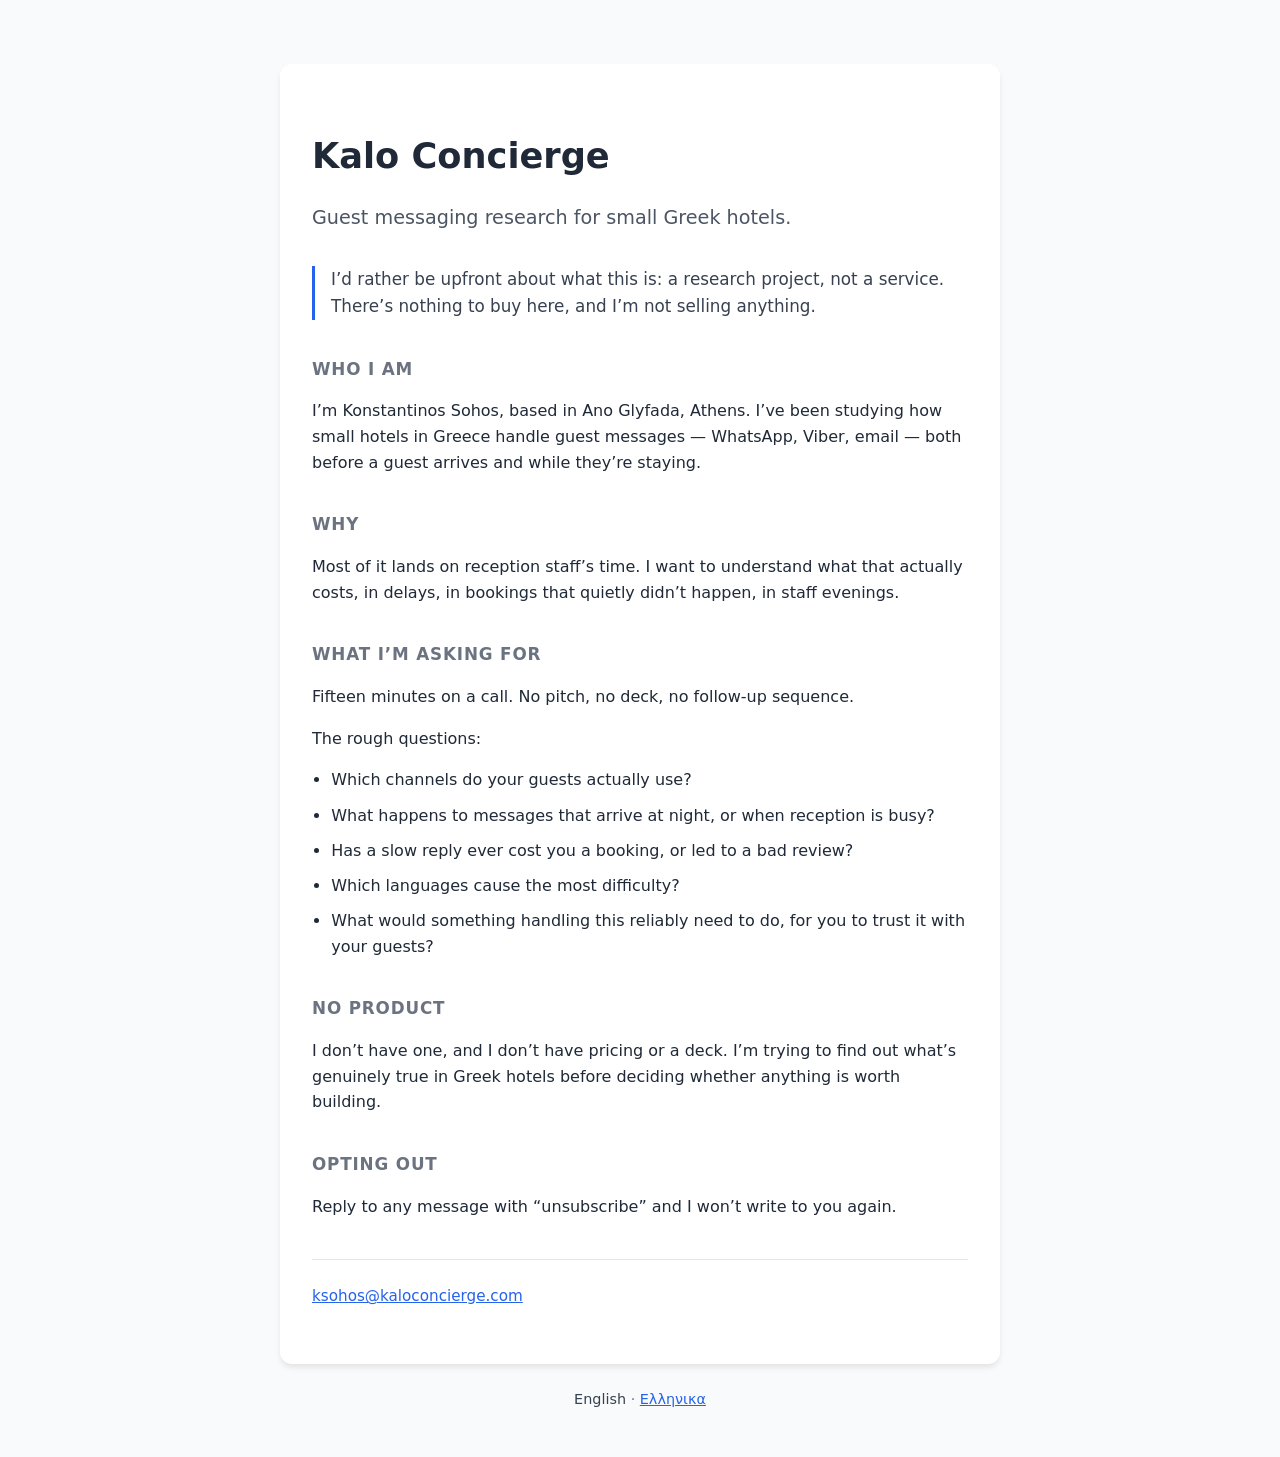
==== index.html @ 6334cbd0 "Add Kalo Concierge research site (EN/GR) Research-only landing page for kaloconcierge.com. States pl" ====
<!DOCTYPE html>
<html lang="en">
<head>
  <meta charset="UTF-8">
  <meta name="viewport" content="width=device-width, initial-scale=1.0">
  <title>Kalo Concierge — guest messaging research for small Greek hotels</title>
  <meta name="description" content="Independent research into how small hotels in Greece handle guest messages on WhatsApp, Viber and email. A research project, not a service.">
  <link rel="alternate" hreflang="en" href="/index.html">
  <link rel="alternate" hreflang="el" href="/index-gr.html">
  <link rel="stylesheet" href="/styles.css">
</head>
<body>
  <main>
    <h1>Kalo Concierge</h1>
    <p class="tagline">Guest messaging research for small Greek hotels.</p>

    <p class="lead">I&rsquo;d rather be upfront about what this is: a research project, not a
    service. There&rsquo;s nothing to buy here, and I&rsquo;m not selling anything.</p>

    <section>
      <h2>Who I am</h2>
      <p>I&rsquo;m Konstantinos Sohos, based in Ano Glyfada, Athens. I&rsquo;ve been studying how
      small hotels in Greece handle guest messages &mdash; WhatsApp, Viber, email &mdash; both
      before a guest arrives and while they&rsquo;re staying.</p>
    </section>

    <section>
      <h2>Why</h2>
      <p>Most of it lands on reception staff&rsquo;s time. I want to understand what that
      actually costs, in delays, in bookings that quietly didn&rsquo;t happen, in staff
      evenings.</p>
    </section>

    <section>
      <h2>What I&rsquo;m asking for</h2>
      <p>Fifteen minutes on a call. No pitch, no deck, no follow-up sequence.</p>
      <p>The rough questions:</p>
      <ul>
        <li>Which channels do your guests actually use?</li>
        <li>What happens to messages that arrive at night, or when reception is busy?</li>
        <li>Has a slow reply ever cost you a booking, or led to a bad review?</li>
        <li>Which languages cause the most difficulty?</li>
        <li>What would something handling this reliably need to do, for you to trust it with your guests?</li>
      </ul>
    </section>

    <section>
      <h2>No product</h2>
      <p>I don&rsquo;t have one, and I don&rsquo;t have pricing or a deck. I&rsquo;m trying to find
      out what&rsquo;s genuinely true in Greek hotels before deciding whether anything is worth
      building.</p>
    </section>

    <section>
      <h2>Opting out</h2>
      <p>Reply to any message with &ldquo;unsubscribe&rdquo; and I won&rsquo;t write to you
      again.</p>
    </section>

    <p class="contact">
      <a href="mailto:ksohos@kaloconcierge.com">ksohos@kaloconcierge.com</a>
    </p>
  </main>

  <footer>
    <p class="lang">
      <span class="current">English</span>
      <span aria-hidden="true">&middot;</span>
      <a href="/index-gr.html" hreflang="el" lang="el">&Epsilon;&lambda;&lambda;&eta;&nu;&iota;&kappa;&alpha;</a>
    </p>
  </footer>
</body>
</html>
---- styles.css ----
body {
  font-family: system-ui, -apple-system, BlinkMacSystemFont, "Segoe UI", Roboto, sans-serif;
  max-width: 720px;
  margin: 0 auto;
  padding: 4rem 1.5rem 2rem;
  line-height: 1.6;
  color: #1f2937;
  background: #f9fafb;
}

main {
  background: #ffffff;
  border-radius: 12px;
  padding: 2.5rem 2rem;
  box-shadow: 0 4px 6px -1px rgba(0, 0, 0, 0.1);
}

h1 {
  font-size: 2.2rem;
  margin-bottom: 0.5rem;
}

.tagline {
  font-size: 1.2rem;
  color: #4b5563;
  margin-bottom: 2rem;
}

.lead {
  font-size: 1.05rem;
  border-left: 3px solid #2563eb;
  padding-left: 1rem;
  color: #374151;
}

h2 {
  font-size: 1.05rem;
  text-transform: uppercase;
  letter-spacing: 0.05em;
  color: #6b7280;
  margin-top: 2.25rem;
  margin-bottom: 0.75rem;
}

ul {
  padding-left: 1.2rem;
}

li {
  margin-bottom: 0.6rem;
}

.contact {
  margin-top: 2.5rem;
  padding-top: 1.5rem;
  border-top: 1px solid #e5e7eb;
  font-size: 0.95rem;
  color: #6b7280;
}

footer {
  max-width: 720px;
  margin: 1.5rem auto 0;
  padding: 0 1.5rem;
  text-align: center;
}

.lang {
  font-size: 0.9rem;
  color: #6b7280;
}

.lang .current {
  color: #374151;
}

a {
  color: #2563eb;
}

@media (max-width: 480px) {
  body {
    padding: 1.5rem 1rem 1rem;
  }

  main {
    padding: 1.5rem 1.25rem;
  }

  h1 {
    font-size: 1.8rem;
  }
}
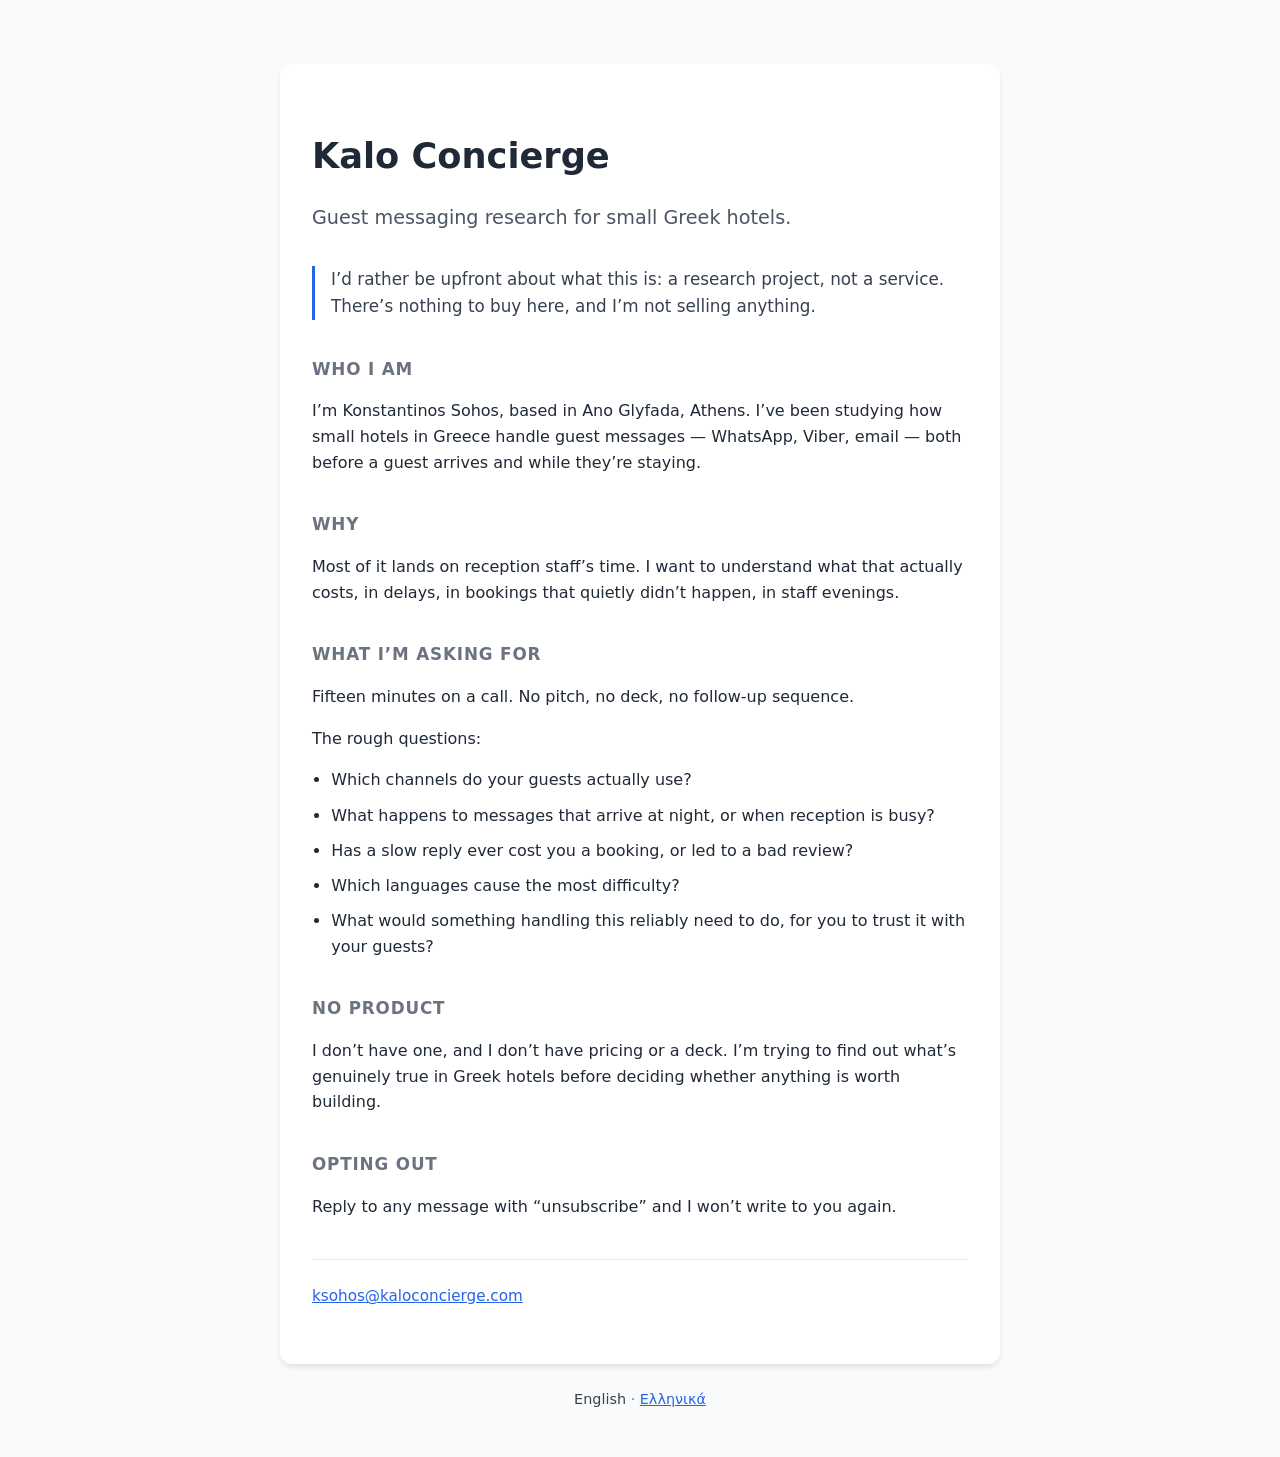
==== commit e06555b2: "Fix missing tonos in the Greek language label &alpha; rendered as a plain alpha, so the footer read " ====
--- a/index.html
+++ b/index.html
@@ -66,7 +66,7 @@
     <p class="lang">
       <span class="current">English</span>
       <span aria-hidden="true">&middot;</span>
-      <a href="/index-gr.html" hreflang="el" lang="el">&Epsilon;&lambda;&lambda;&eta;&nu;&iota;&kappa;&alpha;</a>
+      <a href="/index-gr.html" hreflang="el" lang="el">Ελληνικά</a>
     </p>
   </footer>
 </body>
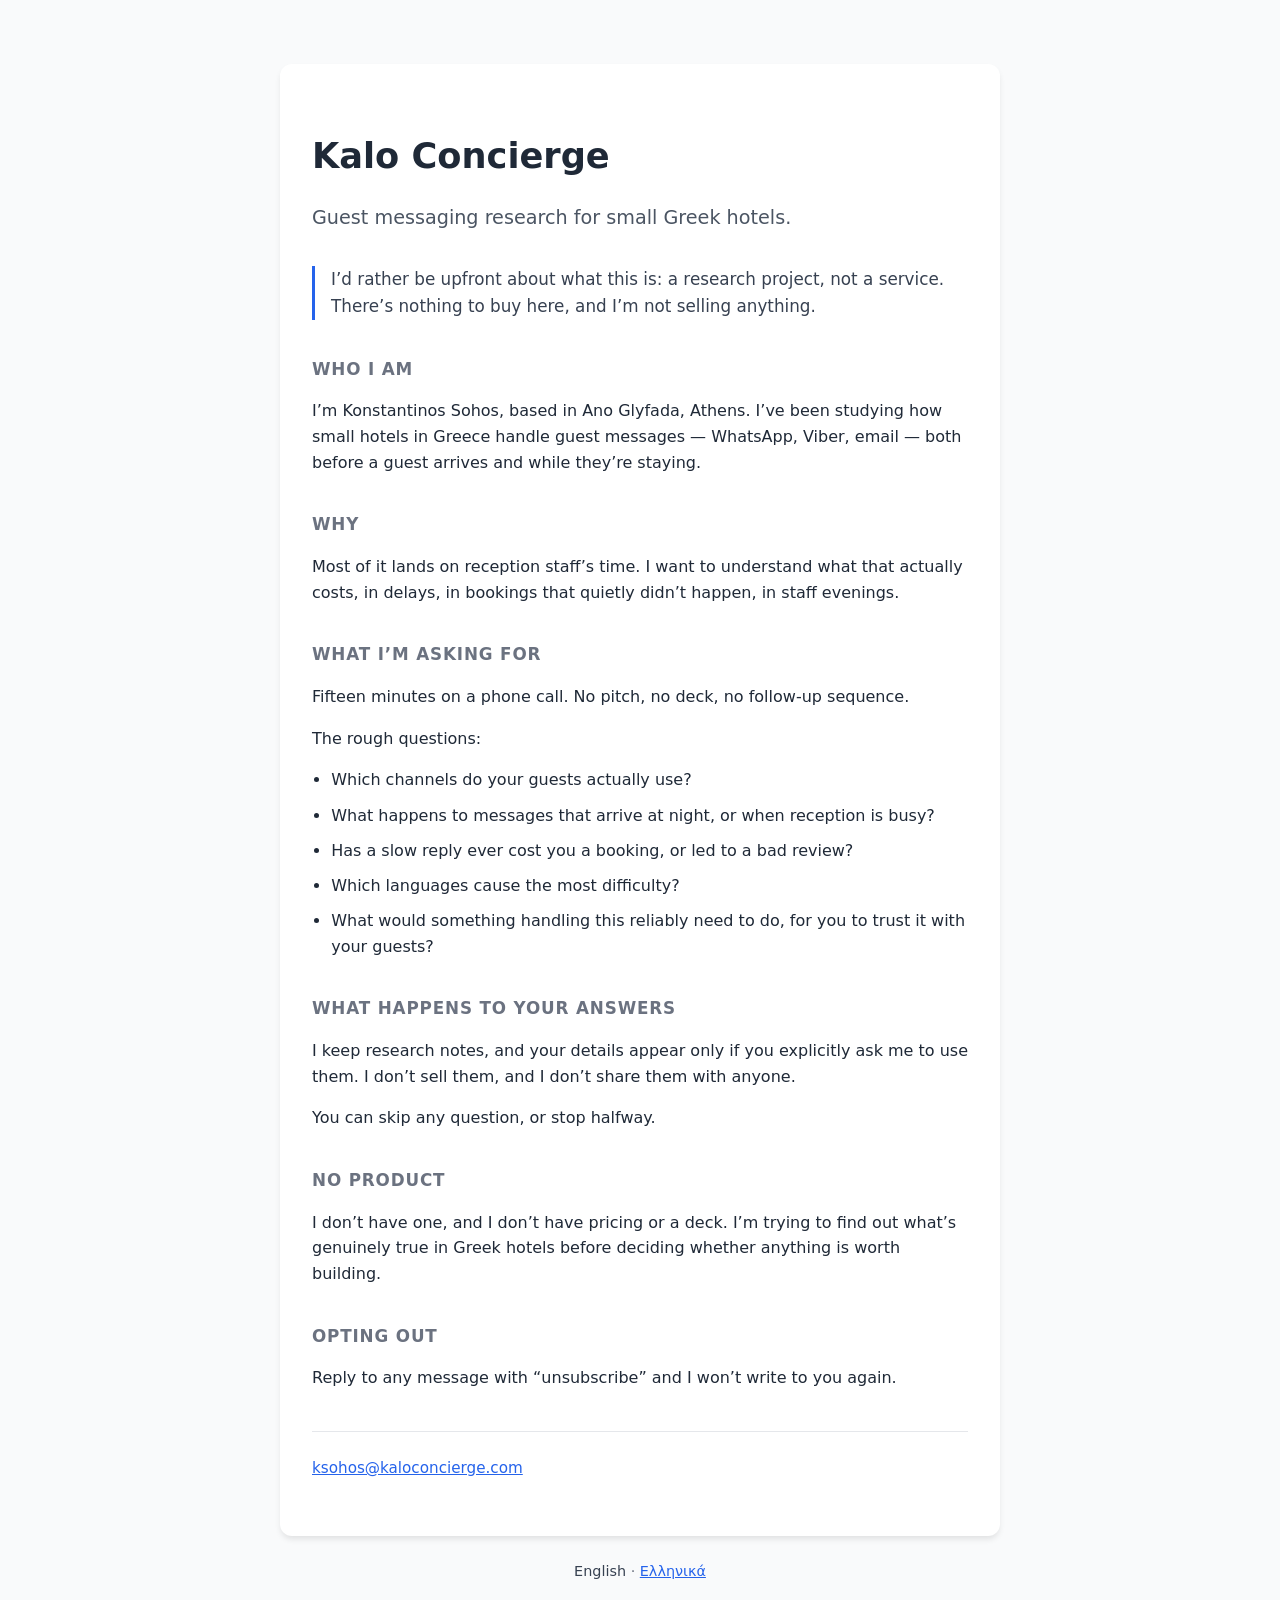
==== commit 73bc1eef: "Fix Greek translation errors; state how answers are used The Greek page was machine-drafted and had " ====
--- a/index.html
+++ b/index.html
@@ -5,8 +5,10 @@
   <meta name="viewport" content="width=device-width, initial-scale=1.0">
   <title>Kalo Concierge — guest messaging research for small Greek hotels</title>
   <meta name="description" content="Independent research into how small hotels in Greece handle guest messages on WhatsApp, Viber and email. A research project, not a service.">
-  <link rel="alternate" hreflang="en" href="/index.html">
-  <link rel="alternate" hreflang="el" href="/index-gr.html">
+  <link rel="canonical" href="https://kaloconcierge.com/">
+  <link rel="alternate" hreflang="en" href="https://kaloconcierge.com/">
+  <link rel="alternate" hreflang="el" href="https://kaloconcierge.com/index-gr.html">
+  <link rel="alternate" hreflang="x-default" href="https://kaloconcierge.com/">
   <link rel="stylesheet" href="/styles.css">
 </head>
 <body>
@@ -33,7 +35,7 @@
 
     <section>
       <h2>What I&rsquo;m asking for</h2>
-      <p>Fifteen minutes on a call. No pitch, no deck, no follow-up sequence.</p>
+      <p>Fifteen minutes on a phone call. No pitch, no deck, no follow-up sequence.</p>
       <p>The rough questions:</p>
       <ul>
         <li>Which channels do your guests actually use?</li>
@@ -42,6 +44,13 @@
         <li>Which languages cause the most difficulty?</li>
         <li>What would something handling this reliably need to do, for you to trust it with your guests?</li>
       </ul>
+    </section>
+
+    <section>
+      <h2>What happens to your answers</h2>
+      <p>I keep research notes, and your details appear only if you explicitly ask me to
+      use them. I don&rsquo;t sell them, and I don&rsquo;t share them with anyone.</p>
+      <p>You can skip any question, or stop halfway.</p>
     </section>
 
     <section>
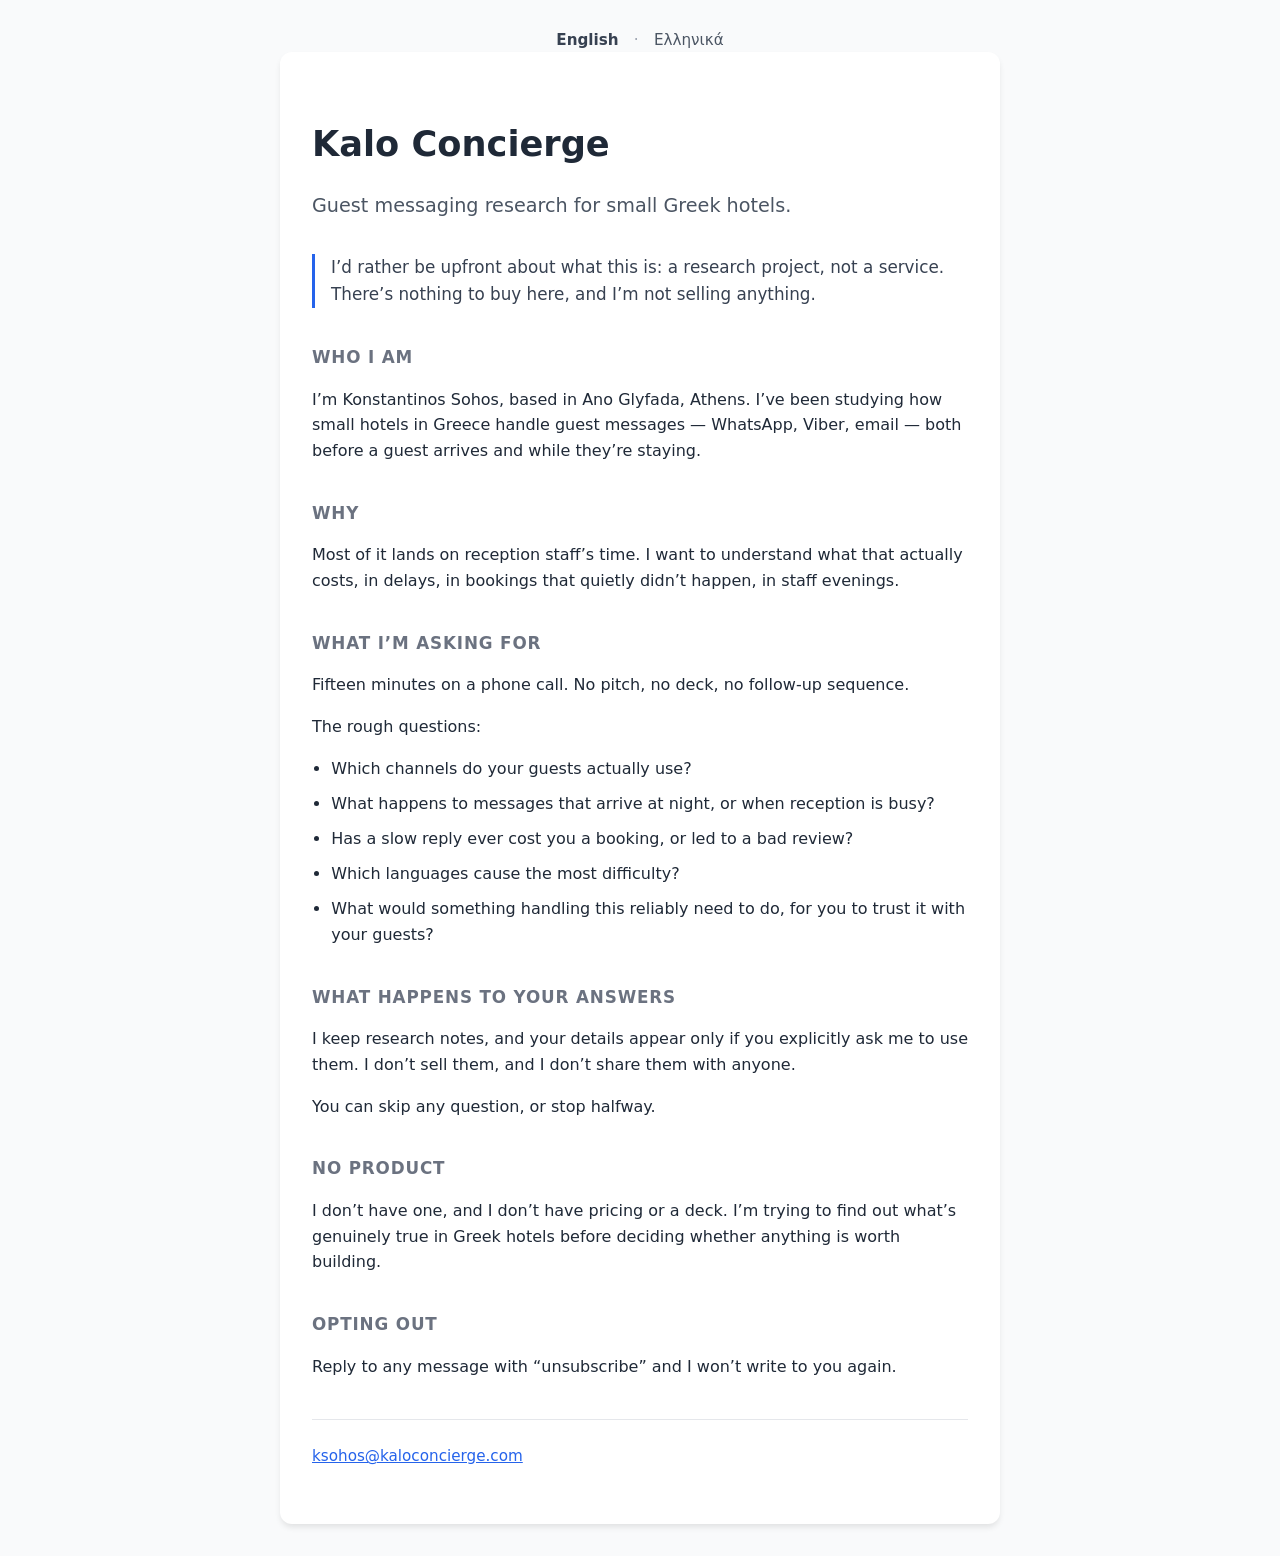
==== commit e75100c0: "Move language switcher to top centre It sat below the fold in the footer, so a Greek-speaking visito" ====
--- a/index.html
+++ b/index.html
@@ -12,6 +12,12 @@
   <link rel="stylesheet" href="/styles.css">
 </head>
 <body>
+  <nav class="langnav" aria-label="Language">
+    <a class="current" href="/" hreflang="en" lang="en" aria-current="page">English</a>
+    <span aria-hidden="true">&middot;</span>
+    <a href="/index-gr.html" hreflang="el" lang="el">Ελληνικά</a>
+  </nav>
+
   <main>
     <h1>Kalo Concierge</h1>
     <p class="tagline">Guest messaging research for small Greek hotels.</p>
@@ -71,12 +77,5 @@
     </p>
   </main>
 
-  <footer>
-    <p class="lang">
-      <span class="current">English</span>
-      <span aria-hidden="true">&middot;</span>
-      <a href="/index-gr.html" hreflang="el" lang="el">Ελληνικά</a>
-    </p>
-  </footer>
 </body>
 </html>
--- a/styles.css
+++ b/styles.css
@@ -2,7 +2,7 @@
   font-family: system-ui, -apple-system, BlinkMacSystemFont, "Segoe UI", Roboto, sans-serif;
   max-width: 720px;
   margin: 0 auto;
-  padding: 4rem 1.5rem 2rem;
+  padding: 1.75rem 1.5rem 2rem;
   line-height: 1.6;
   color: #1f2937;
   background: #f9fafb;
@@ -58,20 +58,35 @@
   color: #6b7280;
 }
 
-footer {
+.langnav {
   max-width: 720px;
-  margin: 1.5rem auto 0;
+  margin: 0 auto;
   padding: 0 1.5rem;
   text-align: center;
+  font-size: 0.95rem;
+  line-height: 1.6;
 }
 
-.lang {
-  font-size: 0.9rem;
-  color: #6b7280;
+.langnav a {
+  color: #4b5563;
+  text-decoration: none;
+  padding: 0.25rem 0.15rem;
 }
 
-.lang .current {
+.langnav a:hover,
+.langnav a:focus-visible {
+  color: #2563eb;
+  text-decoration: underline;
+}
+
+.langnav a.current {
   color: #374151;
+  font-weight: 600;
+}
+
+.langnav span {
+  color: #9ca3af;
+  margin: 0 0.5rem;
 }
 
 a {
@@ -80,7 +95,12 @@
 
 @media (max-width: 480px) {
   body {
-    padding: 1.5rem 1rem 1rem;
+    padding: 1.25rem 1rem 1rem;
+  }
+
+  .langnav {
+    padding: 0 1rem;
+    margin-bottom: 0.25rem;
   }
 
   main {
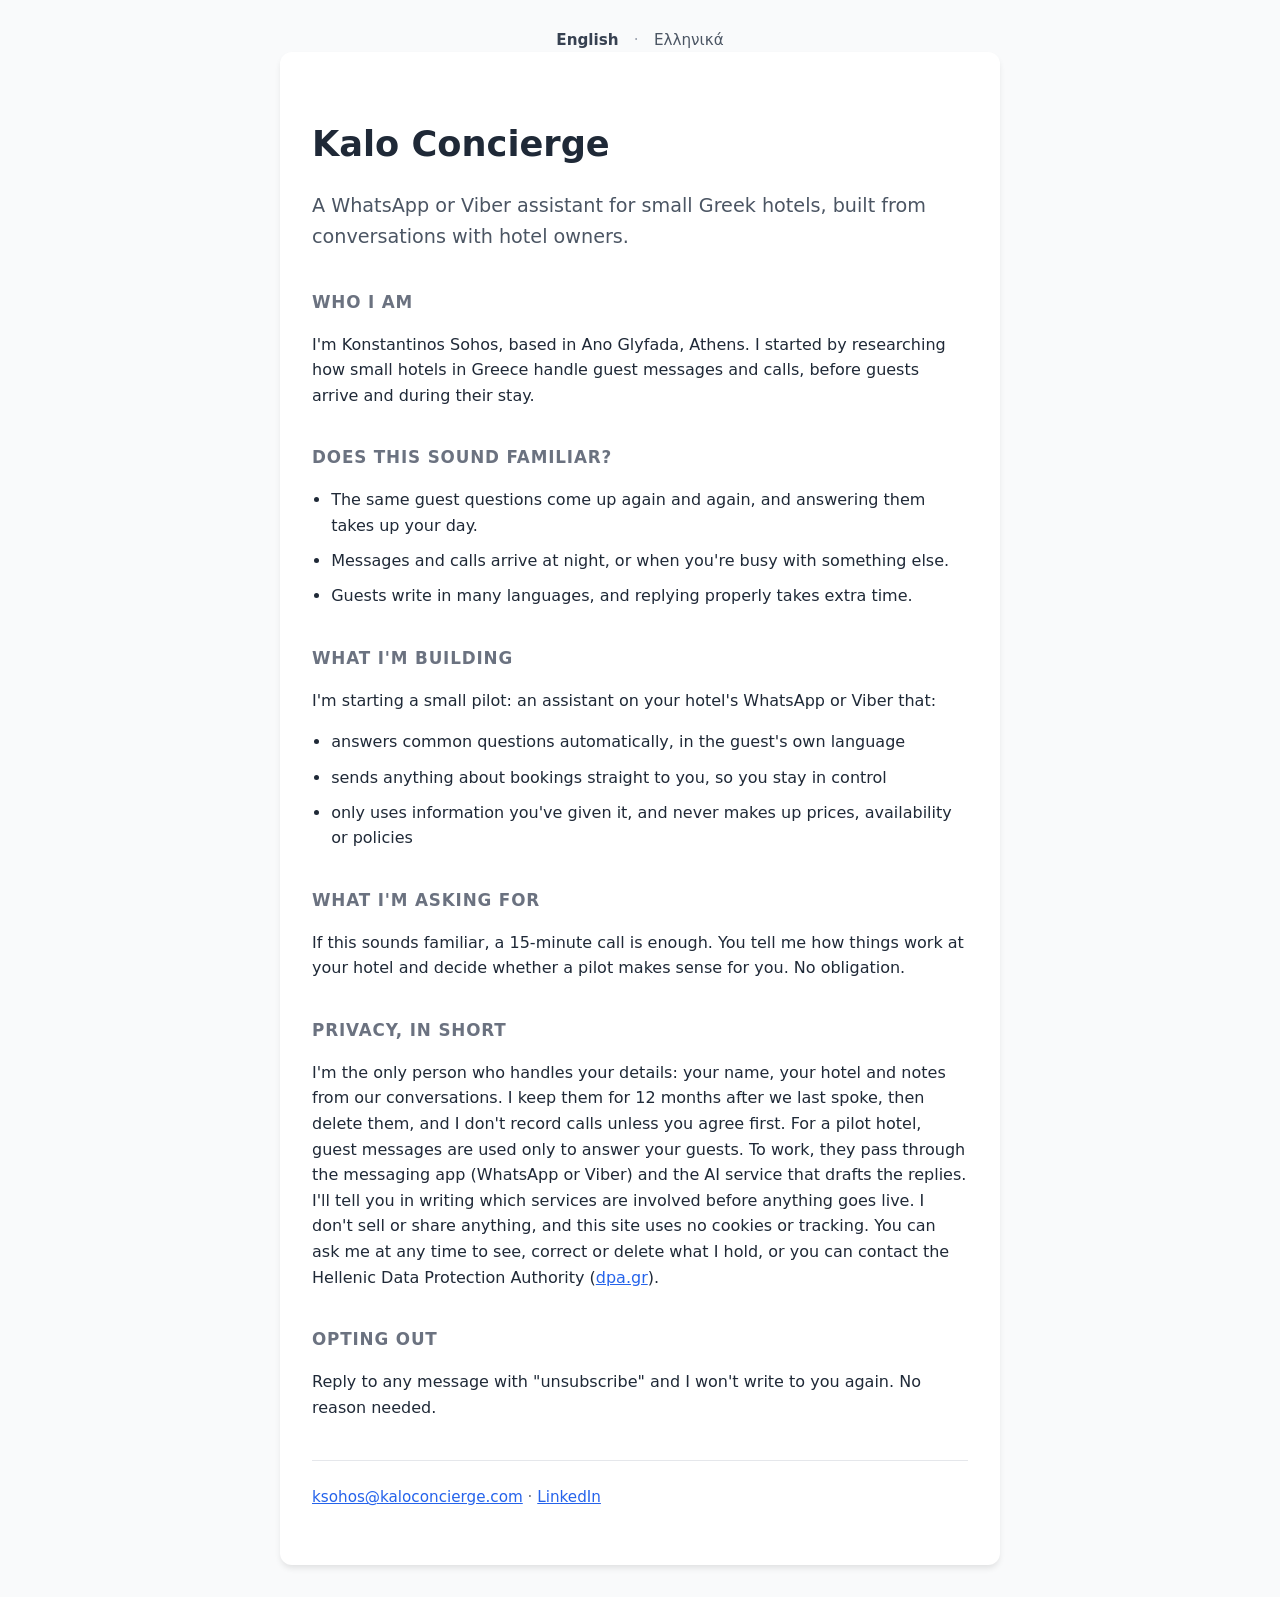
==== commit f766b81f: "Add README and MIT licence" ====
--- a/index.html
+++ b/index.html
@@ -3,8 +3,8 @@
 <head>
   <meta charset="UTF-8">
   <meta name="viewport" content="width=device-width, initial-scale=1.0">
-  <title>Kalo Concierge — guest messaging research for small Greek hotels</title>
-  <meta name="description" content="Independent research into how small hotels in Greece handle guest messages on WhatsApp, Viber and email. A research project, not a service.">
+  <title>Kalo Concierge: a WhatsApp assistant for small Greek hotels</title>
+  <meta name="description" content="Kalo Concierge helps small Greek hotels answer guest messages on WhatsApp, built on research with hotel owners. Now running a small pilot.">
   <link rel="canonical" href="https://kaloconcierge.com/">
   <link rel="alternate" hreflang="en" href="https://kaloconcierge.com/">
   <link rel="alternate" hreflang="el" href="https://kaloconcierge.com/index-gr.html">
@@ -20,62 +20,68 @@
 
   <main>
     <h1>Kalo Concierge</h1>
-    <p class="tagline">Guest messaging research for small Greek hotels.</p>
-
-    <p class="lead">I&rsquo;d rather be upfront about what this is: a research project, not a
-    service. There&rsquo;s nothing to buy here, and I&rsquo;m not selling anything.</p>
+    <p class="tagline">A WhatsApp or Viber assistant for small Greek hotels, built from
+    conversations with hotel owners.</p>
 
     <section>
       <h2>Who I am</h2>
-      <p>I&rsquo;m Konstantinos Sohos, based in Ano Glyfada, Athens. I&rsquo;ve been studying how
-      small hotels in Greece handle guest messages &mdash; WhatsApp, Viber, email &mdash; both
-      before a guest arrives and while they&rsquo;re staying.</p>
+      <p>I'm Konstantinos Sohos, based in Ano Glyfada, Athens. I started by researching how
+      small hotels in Greece handle guest messages and calls, before guests arrive and during
+      their stay.</p>
     </section>
 
     <section>
-      <h2>Why</h2>
-      <p>Most of it lands on reception staff&rsquo;s time. I want to understand what that
-      actually costs, in delays, in bookings that quietly didn&rsquo;t happen, in staff
-      evenings.</p>
-    </section>
-
-    <section>
-      <h2>What I&rsquo;m asking for</h2>
-      <p>Fifteen minutes on a phone call. No pitch, no deck, no follow-up sequence.</p>
-      <p>The rough questions:</p>
+      <h2>Does this sound familiar?</h2>
       <ul>
-        <li>Which channels do your guests actually use?</li>
-        <li>What happens to messages that arrive at night, or when reception is busy?</li>
-        <li>Has a slow reply ever cost you a booking, or led to a bad review?</li>
-        <li>Which languages cause the most difficulty?</li>
-        <li>What would something handling this reliably need to do, for you to trust it with your guests?</li>
+        <li>The same guest questions come up again and again, and answering them takes up your
+        day.</li>
+        <li>Messages and calls arrive at night, or when you're busy with something else.</li>
+        <li>Guests write in many languages, and replying properly takes extra time.</li>
       </ul>
     </section>
 
     <section>
-      <h2>What happens to your answers</h2>
-      <p>I keep research notes, and your details appear only if you explicitly ask me to
-      use them. I don&rsquo;t sell them, and I don&rsquo;t share them with anyone.</p>
-      <p>You can skip any question, or stop halfway.</p>
+      <h2>What I'm building</h2>
+      <p>I'm starting a small pilot: an assistant on your hotel's WhatsApp or Viber that:</p>
+      <ul>
+        <li>answers common questions automatically, in the guest's own language</li>
+        <li>sends anything about bookings straight to you, so you stay in control</li>
+        <li>only uses information you've given it, and never makes up prices, availability
+        or policies</li>
+      </ul>
     </section>
 
     <section>
-      <h2>No product</h2>
-      <p>I don&rsquo;t have one, and I don&rsquo;t have pricing or a deck. I&rsquo;m trying to find
-      out what&rsquo;s genuinely true in Greek hotels before deciding whether anything is worth
-      building.</p>
+      <h2>What I'm asking for</h2>
+      <p>If this sounds familiar, a 15-minute call is enough. You tell me how things work at
+      your hotel and decide whether a pilot makes sense for you. No obligation.</p>
+    </section>
+
+    <section>
+      <h2>Privacy, in short</h2>
+      <p>I'm the only person who handles your details: your name, your hotel and notes from our
+      conversations. I keep them for 12 months after we last spoke, then delete them, and I
+      don't record calls unless you agree first. For a pilot hotel, guest messages are used
+      only to answer your guests. To work, they pass through the messaging app (WhatsApp or
+      Viber) and the AI service that drafts the replies. I'll tell you in writing which
+      services are involved before anything goes live. I don't sell or share anything, and
+      this site uses no cookies or tracking. You can ask me at any time to see, correct or
+      delete what I hold, or you can contact the Hellenic Data Protection Authority
+      (<a href="https://www.dpa.gr" rel="noopener">dpa.gr</a>).</p>
     </section>
 
     <section>
       <h2>Opting out</h2>
-      <p>Reply to any message with &ldquo;unsubscribe&rdquo; and I won&rsquo;t write to you
-      again.</p>
+      <p>Reply to any message with "unsubscribe" and I won't write to you again. No reason
+      needed.</p>
     </section>
 
     <p class="contact">
       <a href="mailto:ksohos@kaloconcierge.com">ksohos@kaloconcierge.com</a>
+      <span aria-hidden="true">&middot;</span>
+      <a href="https://www.linkedin.com/in/konstantinos-sohos" rel="noopener">LinkedIn</a>
     </p>
   </main>
 
 </body>
-</html>
+</html>
